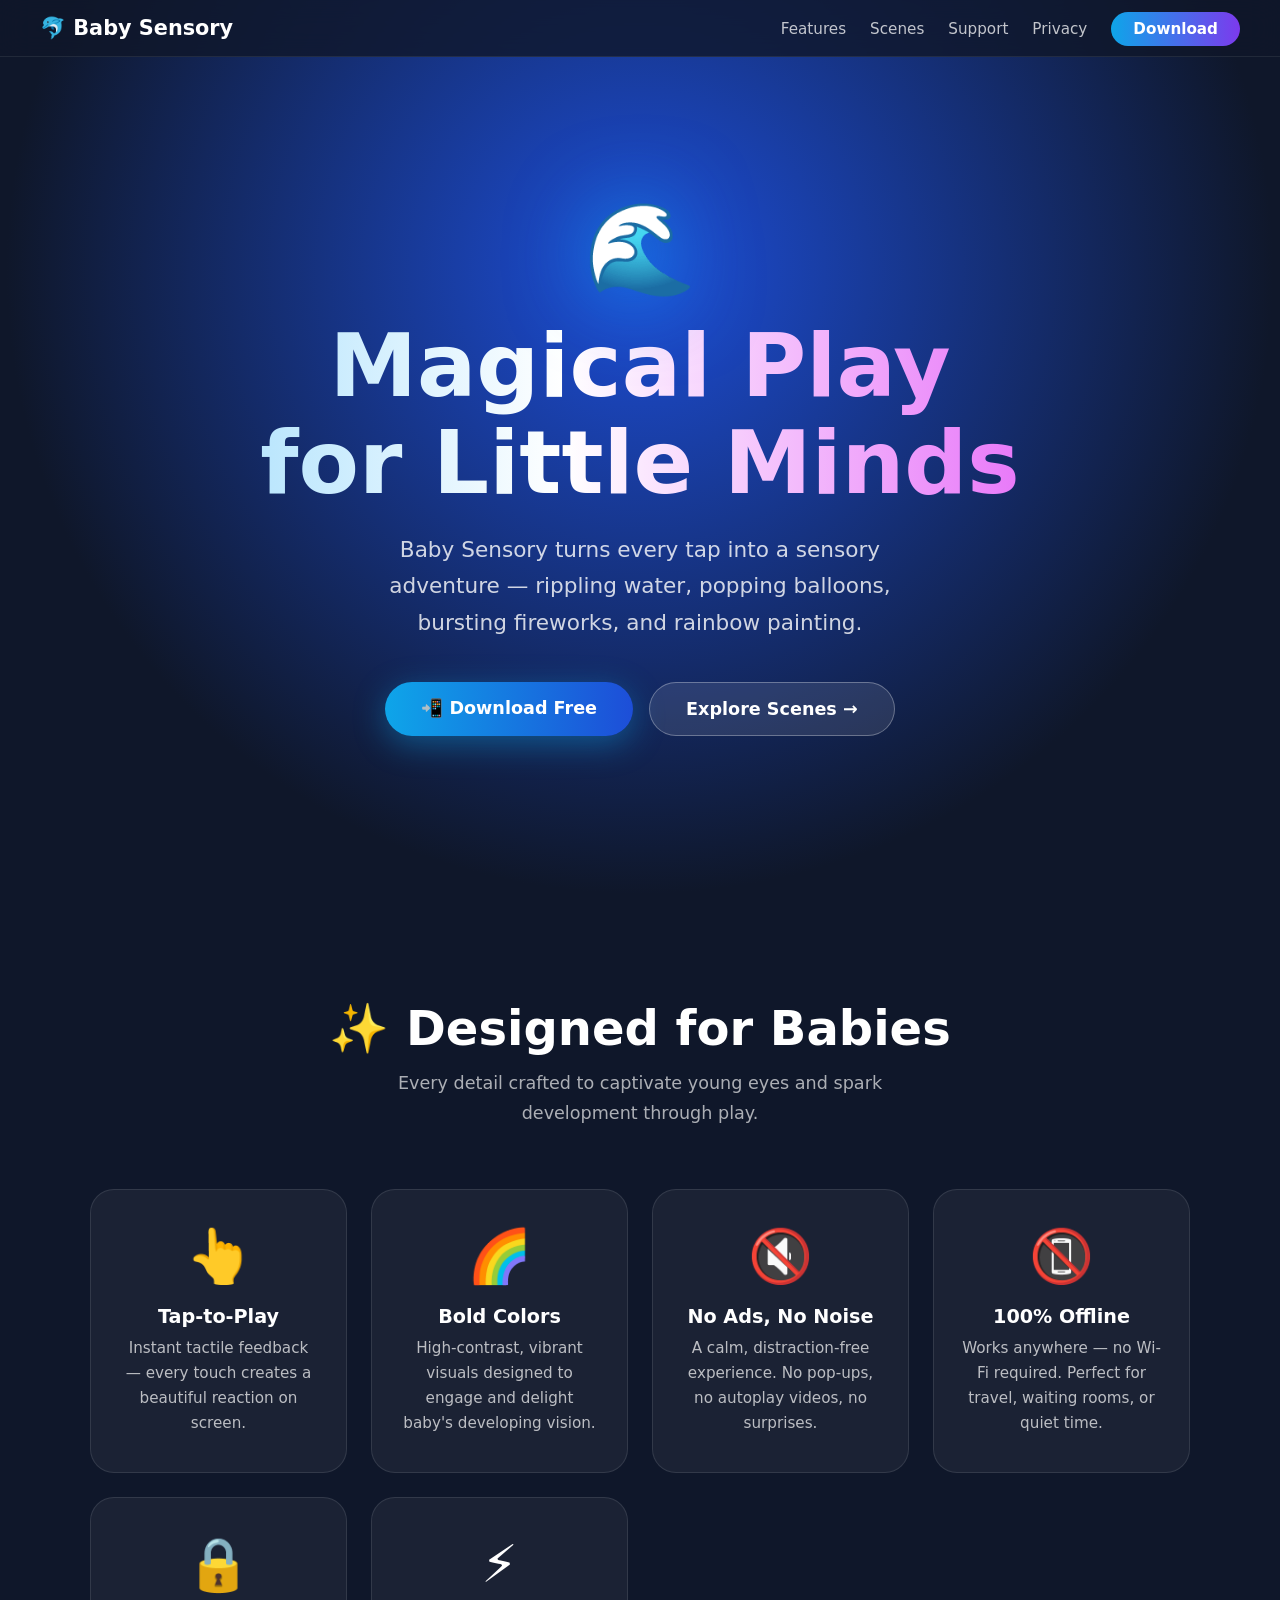
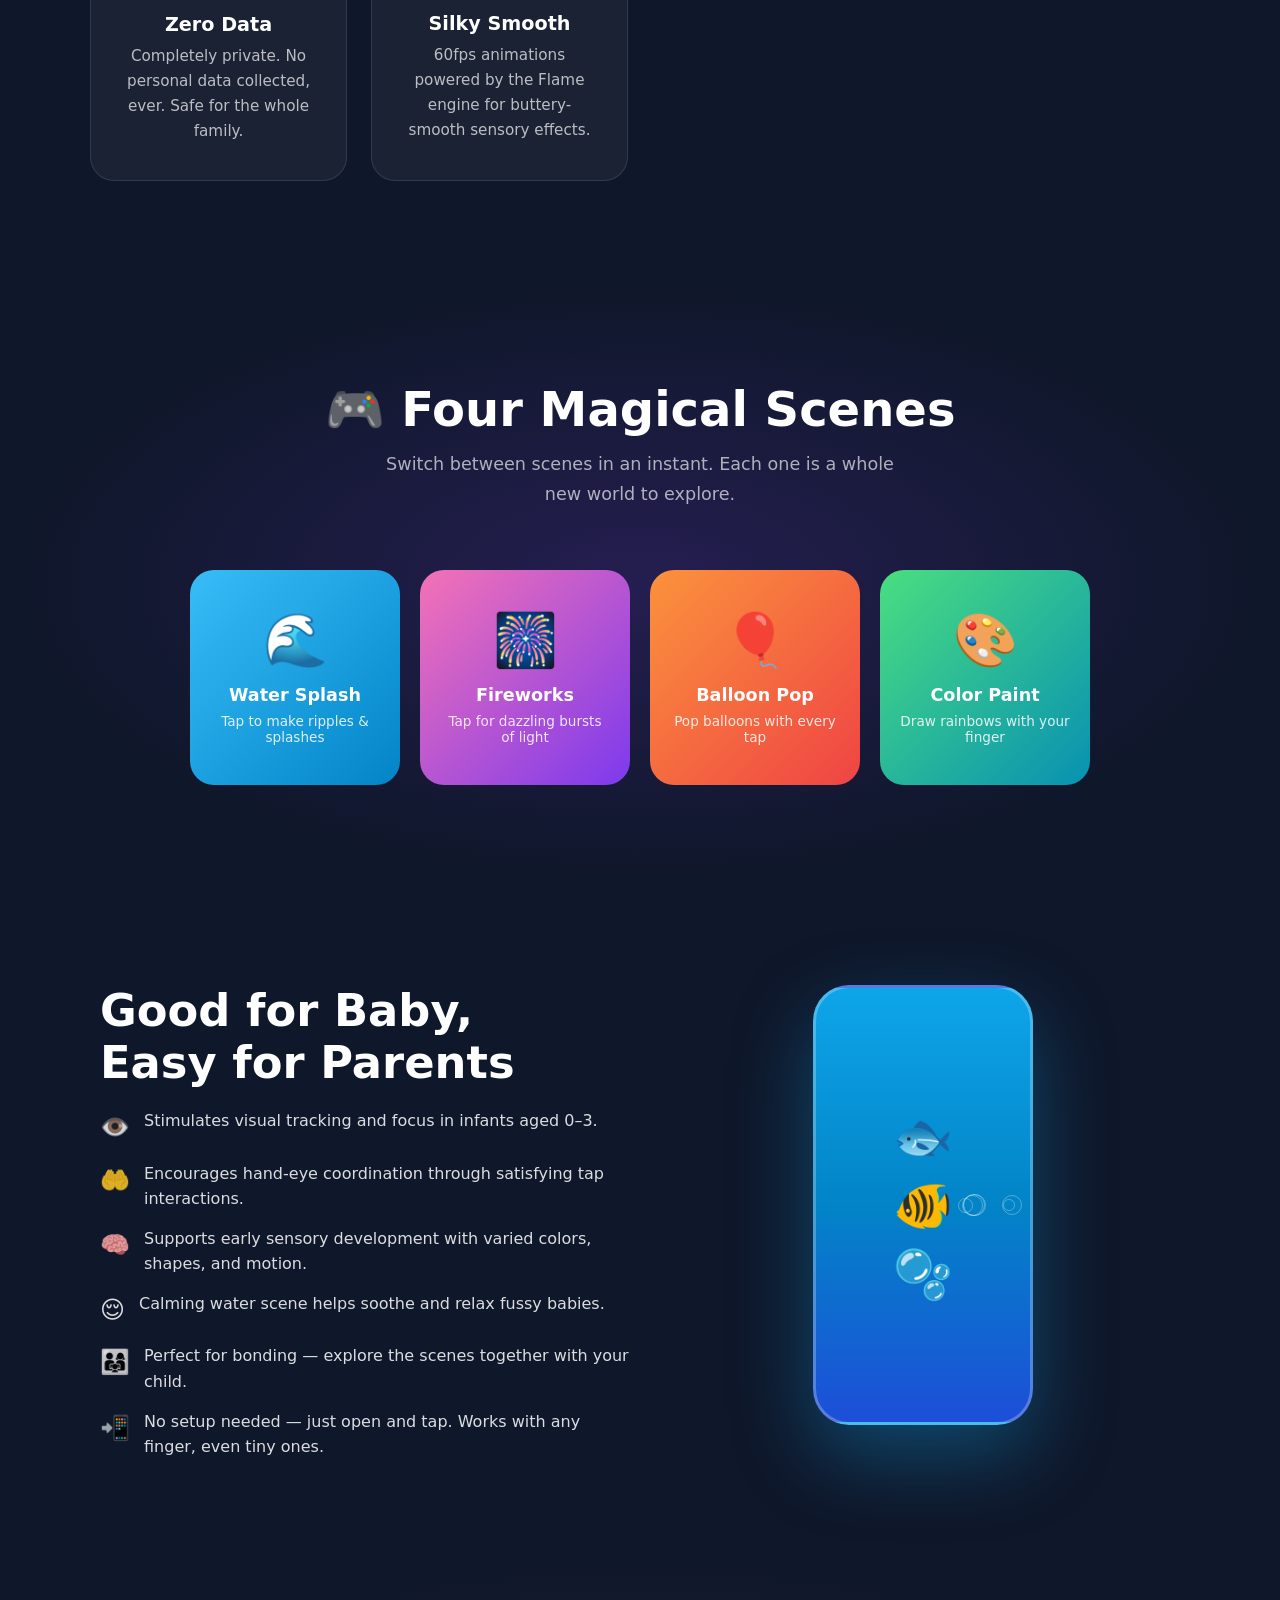
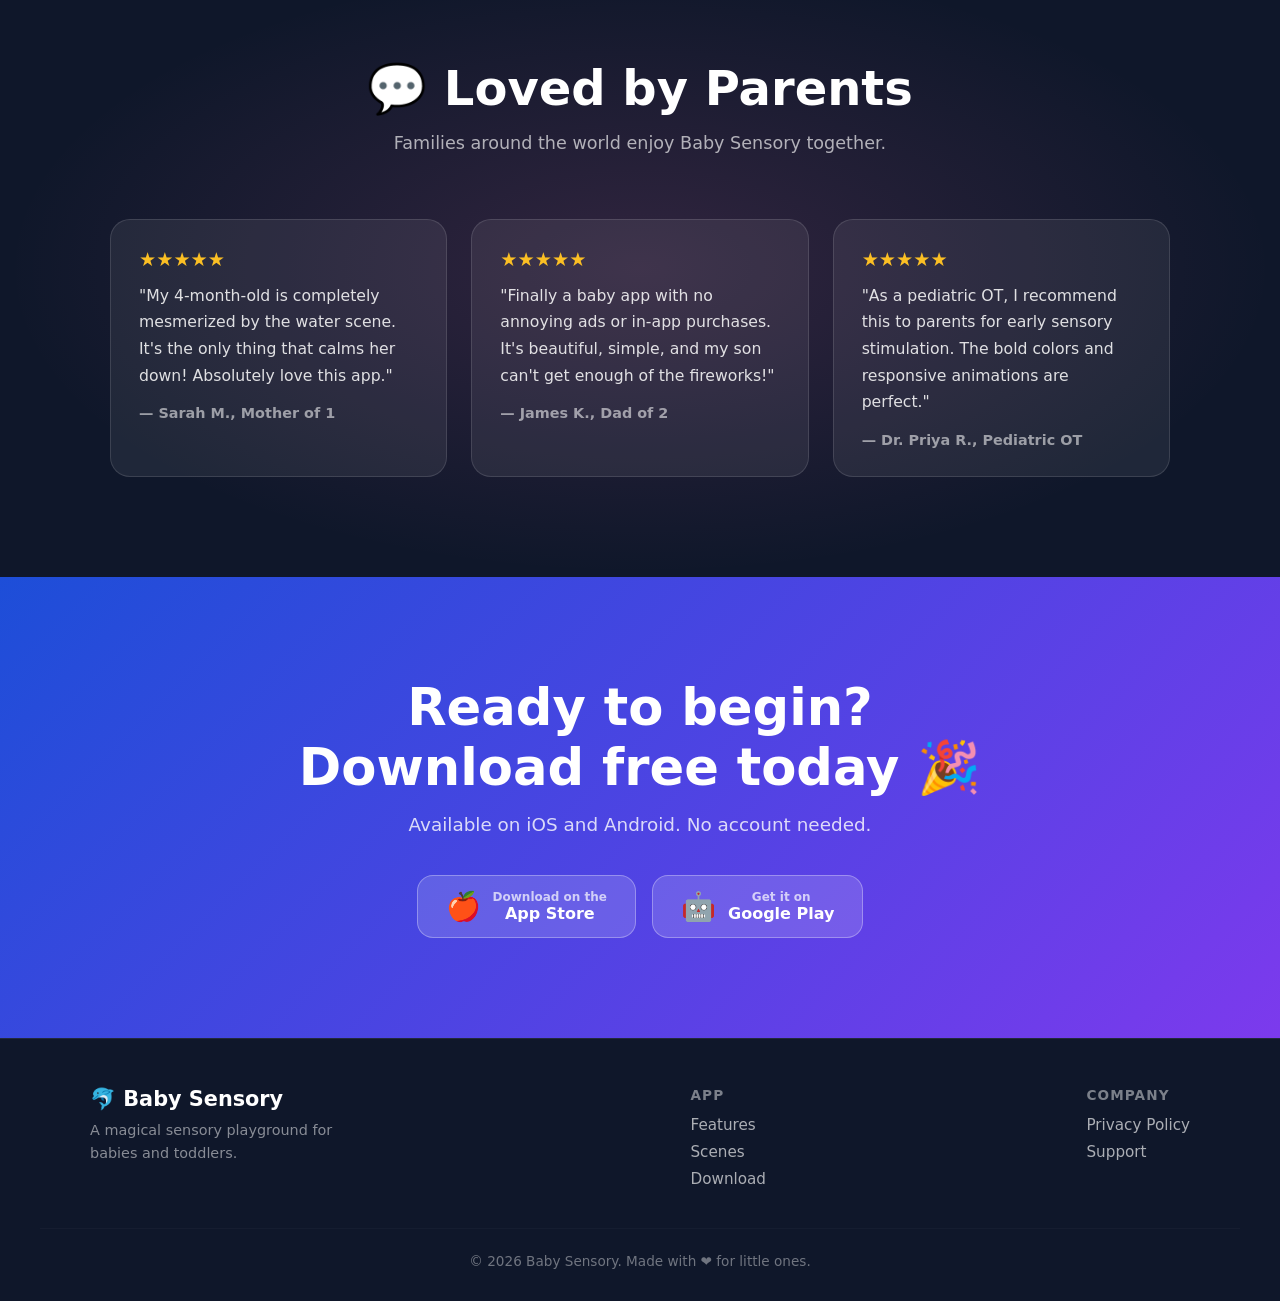
==== index.html @ 1141c6d0 "Add files via upload" ====
<!DOCTYPE html>
<html lang="en">
<head>
  <meta charset="UTF-8" />
  <meta name="viewport" content="width=device-width, initial-scale=1.0" />
  <title>Baby Sensory – Magical Sensory Play for Babies</title>
  <meta name="description" content="Baby Sensory is a beautiful, screen-safe sensory app for babies and toddlers. Tap to create ripples, fireworks, balloons, and colorful paintings. Free to download." />
  <style>
    *, *::before, *::after { box-sizing: border-box; margin: 0; padding: 0; }

    :root {
      --sky: #0ea5e9;
      --deep: #1d4ed8;
      --pink: #f472b6;
      --purple: #7c3aed;
    }

    html { scroll-behavior: smooth; }

    body {
      font-family: 'Segoe UI', system-ui, sans-serif;
      background: #0f172a;
      color: #fff;
      overflow-x: hidden;
    }

    /* ── NAV ─────────────────────────────── */
    nav {
      position: fixed;
      top: 0; left: 0; right: 0;
      z-index: 100;
      display: flex;
      justify-content: space-between;
      align-items: center;
      padding: 16px 40px;
      background: rgba(15,23,42,0.8);
      backdrop-filter: blur(16px);
      border-bottom: 1px solid rgba(255,255,255,0.08);
    }

    .nav-brand {
      font-size: 1.3rem;
      font-weight: 900;
      display: flex;
      align-items: center;
      gap: 10px;
    }

    .nav-links {
      display: flex;
      gap: 24px;
      list-style: none;
    }

    .nav-links a {
      color: rgba(255,255,255,0.75);
      text-decoration: none;
      font-size: 0.95rem;
      transition: color 0.2s;
    }

    .nav-links a:hover { color: #fff; }

    .nav-cta {
      background: linear-gradient(90deg, var(--sky), var(--purple));
      color: #fff !important;
      padding: 8px 22px;
      border-radius: 999px;
      font-weight: 700;
    }

    /* ── HERO ────────────────────────────── */
    .hero {
      min-height: 100vh;
      display: flex;
      flex-direction: column;
      align-items: center;
      justify-content: center;
      text-align: center;
      padding: 120px 20px 80px;
      position: relative;
      background: radial-gradient(ellipse at 50% 30%, #1d4ed8 0%, #0f172a 70%);
      overflow: hidden;
    }

    .hero-emoji {
      font-size: 90px;
      line-height: 1;
      margin-bottom: 24px;
      animation: pulse-pop 3s ease-in-out infinite;
      filter: drop-shadow(0 0 40px rgba(14,165,233,0.6));
    }

    @keyframes pulse-pop {
      0%, 100% { transform: scale(1); }
      50% { transform: scale(1.08); }
    }

    .hero h1 {
      font-size: clamp(2.8rem, 7vw, 5.5rem);
      font-weight: 900;
      line-height: 1.1;
      background: linear-gradient(90deg, #bae6fd, #fff 40%, #e879f9);
      -webkit-background-clip: text;
      -webkit-text-fill-color: transparent;
      background-clip: text;
      margin-bottom: 20px;
    }

    .hero p {
      font-size: clamp(1.1rem, 2.5vw, 1.35rem);
      opacity: 0.8;
      max-width: 580px;
      line-height: 1.7;
      margin-bottom: 40px;
    }

    .hero-btns {
      display: flex;
      gap: 16px;
      flex-wrap: wrap;
      justify-content: center;
    }

    .btn-primary {
      background: linear-gradient(90deg, var(--sky), var(--deep));
      color: #fff;
      padding: 16px 36px;
      border-radius: 999px;
      font-size: 1.1rem;
      font-weight: 800;
      text-decoration: none;
      box-shadow: 0 8px 32px rgba(14,165,233,0.4);
      transition: transform 0.2s, box-shadow 0.2s;
    }

    .btn-primary:hover {
      transform: translateY(-3px);
      box-shadow: 0 12px 40px rgba(14,165,233,0.5);
    }

    .btn-secondary {
      background: rgba(255,255,255,0.1);
      border: 1.5px solid rgba(255,255,255,0.3);
      color: #fff;
      padding: 16px 36px;
      border-radius: 999px;
      font-size: 1.1rem;
      font-weight: 700;
      text-decoration: none;
      transition: background 0.2s;
    }

    .btn-secondary:hover { background: rgba(255,255,255,0.18); }

    /* floating emojis */
    .floaters {
      position: absolute;
      inset: 0;
      pointer-events: none;
    }

    .floater {
      position: absolute;
      font-size: 28px;
      animation: floatUp linear infinite;
      opacity: 0;
    }

    @keyframes floatUp {
      0% { transform: translateY(0) rotate(0deg); opacity: 0.6; }
      100% { transform: translateY(-110vh) rotate(360deg); opacity: 0; }
    }

    /* ── FEATURES ────────────────────────── */
    .section {
      padding: 100px 20px;
    }

    .section-title {
      text-align: center;
      margin-bottom: 60px;
    }

    .section-title h2 {
      font-size: clamp(2rem, 4vw, 3rem);
      font-weight: 900;
      margin-bottom: 12px;
    }

    .section-title p {
      font-size: 1.1rem;
      opacity: 0.65;
      max-width: 520px;
      margin: 0 auto;
      line-height: 1.7;
    }

    .features-grid {
      display: grid;
      grid-template-columns: repeat(auto-fit, minmax(240px, 1fr));
      gap: 24px;
      max-width: 1100px;
      margin: 0 auto;
    }

    .feature-card {
      background: rgba(255,255,255,0.05);
      border: 1px solid rgba(255,255,255,0.1);
      border-radius: 24px;
      padding: 36px 28px;
      text-align: center;
      transition: transform 0.3s, background 0.3s;
    }

    .feature-card:hover {
      transform: translateY(-6px);
      background: rgba(255,255,255,0.09);
    }

    .feature-icon { font-size: 52px; margin-bottom: 18px; display: block; }
    .feature-card h3 { font-size: 1.2rem; font-weight: 800; margin-bottom: 8px; }
    .feature-card p { font-size: 0.95rem; opacity: 0.7; line-height: 1.65; }

    /* ── SCENES ──────────────────────────── */
    .scenes-section {
      padding: 100px 20px;
      background: radial-gradient(ellipse at 50% 50%, rgba(124,58,237,0.2) 0%, transparent 70%);
    }

    .scenes-grid {
      display: grid;
      grid-template-columns: repeat(auto-fit, minmax(200px, 1fr));
      gap: 20px;
      max-width: 900px;
      margin: 0 auto;
    }

    .scene-card {
      border-radius: 24px;
      padding: 40px 20px;
      text-align: center;
      font-weight: 800;
      font-size: 1.1rem;
      transition: transform 0.2s;
      cursor: default;
    }

    .scene-card:hover { transform: scale(1.04); }
    .scene-card .s-icon { font-size: 52px; display: block; margin-bottom: 14px; }

    .scene-water { background: linear-gradient(135deg, #38bdf8, #0284c7); }
    .scene-fireworks { background: linear-gradient(135deg, #f472b6, #7c3aed); }
    .scene-balloon { background: linear-gradient(135deg, #fb923c, #ef4444); }
    .scene-paint { background: linear-gradient(135deg, #4ade80, #0891b2); }

    /* ── BENEFITS ────────────────────────── */
    .benefits-section {
      padding: 100px 20px;
    }

    .benefits-flex {
      display: flex;
      flex-wrap: wrap;
      gap: 32px;
      align-items: flex-start;
      max-width: 1080px;
      margin: 0 auto;
    }

    .benefits-text {
      flex: 1 1 340px;
    }

    .benefits-text h2 {
      font-size: clamp(1.8rem, 3.5vw, 2.8rem);
      font-weight: 900;
      margin-bottom: 20px;
      line-height: 1.15;
    }

    .benefit-list {
      list-style: none;
      display: flex;
      flex-direction: column;
      gap: 14px;
    }

    .benefit-list li {
      display: flex;
      align-items: flex-start;
      gap: 14px;
      font-size: 1rem;
      opacity: 0.85;
      line-height: 1.6;
    }

    .benefit-list li span:first-child {
      font-size: 24px;
      flex-shrink: 0;
    }

    .benefits-visual {
      flex: 1 1 320px;
      display: flex;
      align-items: center;
      justify-content: center;
    }

    .phone-mock {
      width: 220px;
      height: 440px;
      background: linear-gradient(180deg, #0ea5e9, #0284c7, #1d4ed8);
      border-radius: 36px;
      border: 3px solid rgba(255,255,255,0.25);
      display: flex;
      flex-direction: column;
      align-items: center;
      justify-content: center;
      gap: 12px;
      box-shadow: 0 30px 80px rgba(14,165,233,0.35);
      position: relative;
      overflow: hidden;
      animation: swayPhone 4s ease-in-out infinite;
    }

    @keyframes swayPhone {
      0%, 100% { transform: rotate(-2deg); }
      50% { transform: rotate(2deg); }
    }

    .phone-emoji {
      font-size: 48px;
      animation: pop 1.5s ease-in-out infinite alternate;
    }

    @keyframes pop {
      from { transform: scale(0.9); }
      to { transform: scale(1.1); }
    }

    .phone-bubble {
      position: absolute;
      border-radius: 50%;
      border: 1.5px solid rgba(255,255,255,0.3);
      animation: rise linear infinite;
    }

    @keyframes rise {
      from { transform: translateY(160px); opacity: 0.5; }
      to { transform: translateY(-200px); opacity: 0; }
    }

    /* ── TESTIMONIALS ────────────────────── */
    .testi-section {
      padding: 100px 20px;
      background: radial-gradient(ellipse at 50% 50%, rgba(244,114,182,0.15) 0%, transparent 70%);
    }

    .testi-grid {
      display: grid;
      grid-template-columns: repeat(auto-fit, minmax(260px, 1fr));
      gap: 24px;
      max-width: 1060px;
      margin: 0 auto;
    }

    .testi-card {
      background: rgba(255,255,255,0.07);
      border: 1px solid rgba(255,255,255,0.12);
      border-radius: 20px;
      padding: 28px;
    }

    .testi-stars { font-size: 1.2rem; margin-bottom: 12px; color: #fbbf24; }
    .testi-text { font-size: 0.98rem; opacity: 0.85; line-height: 1.7; margin-bottom: 16px; }
    .testi-author { font-size: 0.9rem; opacity: 0.55; font-weight: 600; }

    /* ── CTA ─────────────────────────────── */
    .cta-section {
      padding: 100px 20px;
      text-align: center;
      background: linear-gradient(135deg, #1d4ed8 0%, #7c3aed 100%);
    }

    .cta-section h2 {
      font-size: clamp(2rem, 4vw, 3.2rem);
      font-weight: 900;
      margin-bottom: 16px;
    }

    .cta-section p {
      font-size: 1.15rem;
      opacity: 0.8;
      margin-bottom: 40px;
    }

    .store-badges {
      display: flex;
      gap: 16px;
      justify-content: center;
      flex-wrap: wrap;
    }

    .badge {
      background: rgba(255,255,255,0.15);
      border: 1.5px solid rgba(255,255,255,0.3);
      border-radius: 16px;
      padding: 14px 28px;
      display: flex;
      align-items: center;
      gap: 12px;
      text-decoration: none;
      color: #fff;
      font-weight: 700;
      font-size: 1rem;
      transition: background 0.2s, transform 0.2s;
    }

    .badge:hover {
      background: rgba(255,255,255,0.25);
      transform: translateY(-3px);
    }

    .badge-icon { font-size: 28px; }

    /* ── FOOTER ──────────────────────────── */
    footer {
      background: #0f172a;
      border-top: 1px solid rgba(255,255,255,0.08);
      padding: 48px 40px 32px;
    }

    .footer-inner {
      max-width: 1100px;
      margin: 0 auto;
      display: flex;
      flex-wrap: wrap;
      justify-content: space-between;
      gap: 32px;
      margin-bottom: 32px;
    }

    .footer-brand p {
      font-size: 0.9rem;
      opacity: 0.5;
      margin-top: 8px;
      max-width: 280px;
      line-height: 1.6;
    }

    .footer-links h4 {
      font-size: 0.85rem;
      text-transform: uppercase;
      letter-spacing: 0.08em;
      opacity: 0.45;
      margin-bottom: 12px;
    }

    .footer-links ul { list-style: none; }
    .footer-links li { margin-bottom: 8px; }
    .footer-links a {
      color: rgba(255,255,255,0.65);
      text-decoration: none;
      font-size: 0.95rem;
      transition: color 0.2s;
    }

    .footer-links a:hover { color: #fff; }

    .footer-bottom {
      border-top: 1px solid rgba(255,255,255,0.07);
      padding-top: 24px;
      text-align: center;
      font-size: 0.85rem;
      opacity: 0.4;
    }

    @media (max-width: 600px) {
      nav { padding: 14px 20px; }
      .nav-links { gap: 14px; }
    }
  </style>
</head>
<body>

  <nav>
    <div class="nav-brand">🐬 Baby Sensory</div>
    <ul class="nav-links">
      <li><a href="#features">Features</a></li>
      <li><a href="#scenes">Scenes</a></li>
      <li><a href="support.html">Support</a></li>
      <li><a href="privacy-policy.html">Privacy</a></li>
      <li><a href="#download" class="nav-cta">Download</a></li>
    </ul>
  </nav>

  <!-- HERO -->
  <section class="hero">
    <div class="floaters" id="floaters"></div>
    <div class="hero-emoji">🌊</div>
    <h1>Magical Play<br>for Little Minds</h1>
    <p>Baby Sensory turns every tap into a sensory adventure — rippling water, popping balloons, bursting fireworks, and rainbow painting.</p>
    <div class="hero-btns">
      <a href="#download" class="btn-primary">📲 Download Free</a>
      <a href="#scenes" class="btn-secondary">Explore Scenes →</a>
    </div>
  </section>

  <!-- FEATURES -->
  <section class="section" id="features">
    <div class="section-title">
      <h2>✨ Designed for Babies</h2>
      <p>Every detail crafted to captivate young eyes and spark development through play.</p>
    </div>
    <div class="features-grid">
      <div class="feature-card">
        <span class="feature-icon">👆</span>
        <h3>Tap-to-Play</h3>
        <p>Instant tactile feedback — every touch creates a beautiful reaction on screen.</p>
      </div>
      <div class="feature-card">
        <span class="feature-icon">🌈</span>
        <h3>Bold Colors</h3>
        <p>High-contrast, vibrant visuals designed to engage and delight baby's developing vision.</p>
      </div>
      <div class="feature-card">
        <span class="feature-icon">🔇</span>
        <h3>No Ads, No Noise</h3>
        <p>A calm, distraction-free experience. No pop-ups, no autoplay videos, no surprises.</p>
      </div>
      <div class="feature-card">
        <span class="feature-icon">📵</span>
        <h3>100% Offline</h3>
        <p>Works anywhere — no Wi-Fi required. Perfect for travel, waiting rooms, or quiet time.</p>
      </div>
      <div class="feature-card">
        <span class="feature-icon">🔒</span>
        <h3>Zero Data</h3>
        <p>Completely private. No personal data collected, ever. Safe for the whole family.</p>
      </div>
      <div class="feature-card">
        <span class="feature-icon">⚡</span>
        <h3>Silky Smooth</h3>
        <p>60fps animations powered by the Flame engine for buttery-smooth sensory effects.</p>
      </div>
    </div>
  </section>

  <!-- SCENES -->
  <section class="scenes-section" id="scenes">
    <div class="section-title">
      <h2>🎮 Four Magical Scenes</h2>
      <p>Switch between scenes in an instant. Each one is a whole new world to explore.</p>
    </div>
    <div class="scenes-grid">
      <div class="scene-card scene-water">
        <span class="s-icon">🌊</span>
        Water Splash
        <div style="font-size:0.85rem;margin-top:8px;opacity:0.85;font-weight:500;">Tap to make ripples & splashes</div>
      </div>
      <div class="scene-card scene-fireworks">
        <span class="s-icon">🎆</span>
        Fireworks
        <div style="font-size:0.85rem;margin-top:8px;opacity:0.85;font-weight:500;">Tap for dazzling bursts of light</div>
      </div>
      <div class="scene-card scene-balloon">
        <span class="s-icon">🎈</span>
        Balloon Pop
        <div style="font-size:0.85rem;margin-top:8px;opacity:0.85;font-weight:500;">Pop balloons with every tap</div>
      </div>
      <div class="scene-card scene-paint">
        <span class="s-icon">🎨</span>
        Color Paint
        <div style="font-size:0.85rem;margin-top:8px;opacity:0.85;font-weight:500;">Draw rainbows with your finger</div>
      </div>
    </div>
  </section>

  <!-- BENEFITS -->
  <section class="benefits-section" id="benefits">
    <div class="benefits-flex">
      <div class="benefits-text">
        <h2>Good for Baby,<br>Easy for Parents</h2>
        <ul class="benefit-list">
          <li><span>👁️</span><span>Stimulates visual tracking and focus in infants aged 0–3.</span></li>
          <li><span>🤲</span><span>Encourages hand-eye coordination through satisfying tap interactions.</span></li>
          <li><span>🧠</span><span>Supports early sensory development with varied colors, shapes, and motion.</span></li>
          <li><span>😌</span><span>Calming water scene helps soothe and relax fussy babies.</span></li>
          <li><span>👨‍👩‍👧</span><span>Perfect for bonding — explore the scenes together with your child.</span></li>
          <li><span>📲</span><span>No setup needed — just open and tap. Works with any finger, even tiny ones.</span></li>
        </ul>
      </div>
      <div class="benefits-visual">
        <div class="phone-mock" id="phoneMock">
          <div class="phone-emoji">🐟</div>
          <div class="phone-emoji" style="animation-delay:0.4s">🐠</div>
          <div class="phone-emoji" style="animation-delay:0.8s">🫧</div>
        </div>
      </div>
    </div>
  </section>

  <!-- TESTIMONIALS -->
  <section class="testi-section" id="reviews">
    <div class="section-title">
      <h2>💬 Loved by Parents</h2>
      <p>Families around the world enjoy Baby Sensory together.</p>
    </div>
    <div class="testi-grid">
      <div class="testi-card">
        <div class="testi-stars">★★★★★</div>
        <p class="testi-text">"My 4-month-old is completely mesmerized by the water scene. It's the only thing that calms her down! Absolutely love this app."</p>
        <div class="testi-author">— Sarah M., Mother of 1</div>
      </div>
      <div class="testi-card">
        <div class="testi-stars">★★★★★</div>
        <p class="testi-text">"Finally a baby app with no annoying ads or in-app purchases. It's beautiful, simple, and my son can't get enough of the fireworks!"</p>
        <div class="testi-author">— James K., Dad of 2</div>
      </div>
      <div class="testi-card">
        <div class="testi-stars">★★★★★</div>
        <p class="testi-text">"As a pediatric OT, I recommend this to parents for early sensory stimulation. The bold colors and responsive animations are perfect."</p>
        <div class="testi-author">— Dr. Priya R., Pediatric OT</div>
      </div>
    </div>
  </section>

  <!-- CTA / DOWNLOAD -->
  <section class="cta-section" id="download">
    <h2>Ready to begin?<br>Download free today 🎉</h2>
    <p>Available on iOS and Android. No account needed.</p>
    <div class="store-badges">
      <a href="#" class="badge">
        <span class="badge-icon">🍎</span>
        <div>
          <div style="font-size:0.75rem;opacity:0.7;">Download on the</div>
          <div>App Store</div>
        </div>
      </a>
      <a href="#" class="badge">
        <span class="badge-icon">🤖</span>
        <div>
          <div style="font-size:0.75rem;opacity:0.7;">Get it on</div>
          <div>Google Play</div>
        </div>
      </a>
    </div>
  </section>

  <!-- FOOTER -->
  <footer>
    <div class="footer-inner">
      <div class="footer-brand">
        <div style="font-size:1.3rem;font-weight:900;">🐬 Baby Sensory</div>
        <p>A magical sensory playground for babies and toddlers.</p>
      </div>
      <div class="footer-links">
        <h4>App</h4>
        <ul>
          <li><a href="#features">Features</a></li>
          <li><a href="#scenes">Scenes</a></li>
          <li><a href="#download">Download</a></li>
        </ul>
      </div>
      <div class="footer-links">
        <h4>Company</h4>
        <ul>
          <li><a href="privacy-policy.html">Privacy Policy</a></li>
          <li><a href="support.html">Support</a></li>
        </ul>
      </div>
    </div>
    <div class="footer-bottom">&copy; 2026 Baby Sensory. Made with ❤️ for little ones.</div>
  </footer>

  <script>
    // Floating emojis in hero
    const floaterEl = document.getElementById('floaters');
    const heroEmojis = ['🐟','🐠','🐬','💧','🌊','🫧','🦑','🐙','🦀','⭐','✨'];
    for (let i = 0; i < 20; i++) {
      const el = document.createElement('div');
      el.className = 'floater';
      el.textContent = heroEmojis[Math.floor(Math.random() * heroEmojis.length)];
      el.style.cssText = `
        left: ${Math.random() * 100}%;
        bottom: ${-10 + Math.random() * 20}%;
        animation-duration: ${6 + Math.random() * 8}s;
        animation-delay: ${Math.random() * 8}s;
        font-size: ${16 + Math.random() * 24}px;
      `;
      floaterEl.appendChild(el);
    }

    // Bubbles in phone mock
    const mock = document.getElementById('phoneMock');
    for (let i = 0; i < 6; i++) {
      const b = document.createElement('div');
      b.className = 'phone-bubble';
      const size = 8 + Math.random() * 18;
      b.style.cssText = `
        width:${size}px; height:${size}px;
        left:${10 + Math.random() * 80}%;
        animation-duration:${2 + Math.random() * 3}s;
        animation-delay:${Math.random() * 3}s;
      `;
      mock.appendChild(b);
    }
  </script>
</body>
</html>
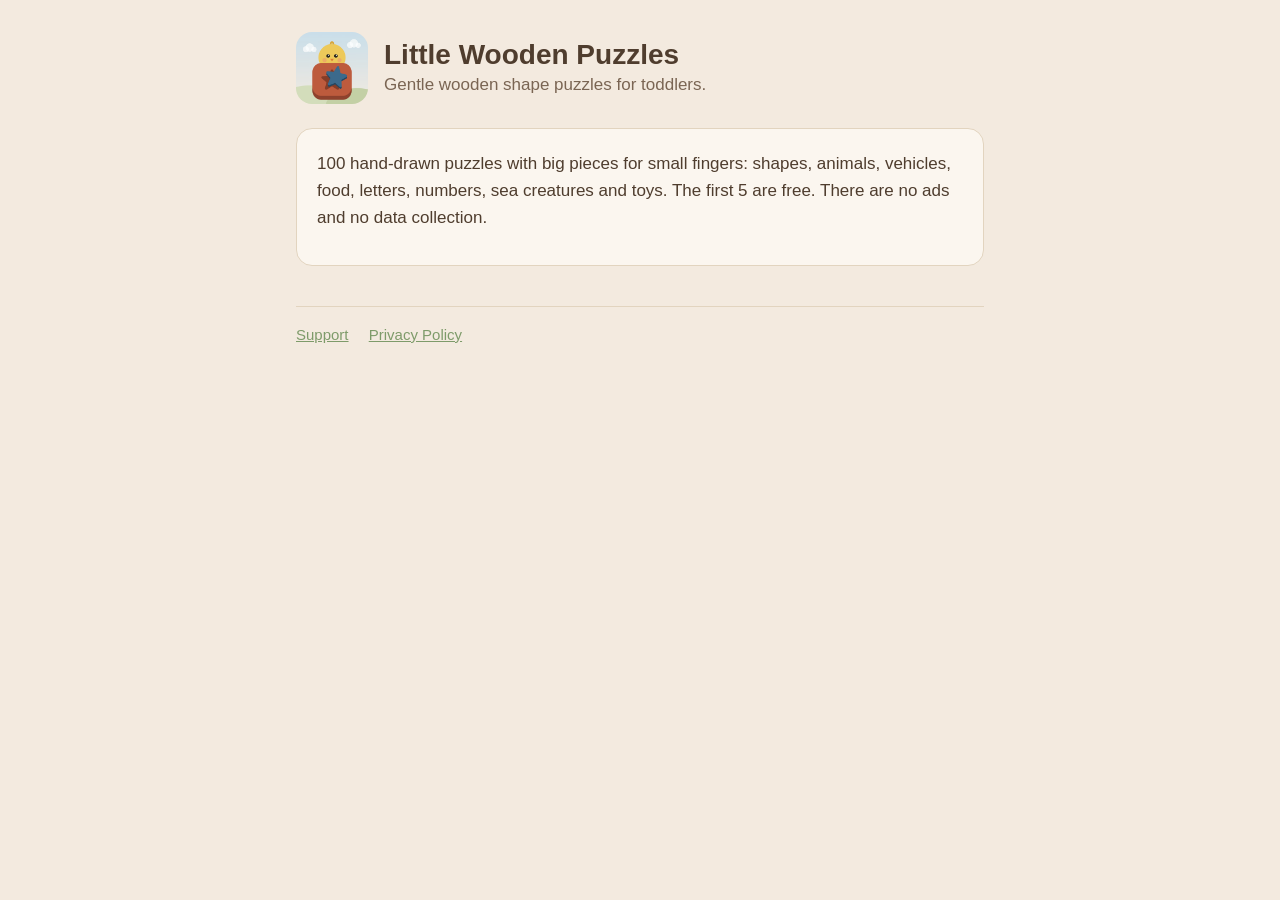
==== commit 5f276346: "Add files via upload" ====
--- a/index.html
+++ b/index.html
@@ -1,711 +1,28 @@
-<!DOCTYPE html>
+<!doctype html>
 <html lang="en">
 <head>
-  <meta charset="UTF-8" />
-  <meta name="viewport" content="width=device-width, initial-scale=1.0" />
-  <title>Baby Sensory – Magical Sensory Play for Babies</title>
-  <meta name="description" content="Baby Sensory is a beautiful, screen-safe sensory app for babies and toddlers. Tap to create ripples, fireworks, balloons, and colorful paintings. Free to download." />
-  <style>
-    *, *::before, *::after { box-sizing: border-box; margin: 0; padding: 0; }
-
-    :root {
-      --sky: #0ea5e9;
-      --deep: #1d4ed8;
-      --pink: #f472b6;
-      --purple: #7c3aed;
-    }
-
-    html { scroll-behavior: smooth; }
-
-    body {
-      font-family: 'Segoe UI', system-ui, sans-serif;
-      background: #0f172a;
-      color: #fff;
-      overflow-x: hidden;
-    }
-
-    /* ── NAV ─────────────────────────────── */
-    nav {
-      position: fixed;
-      top: 0; left: 0; right: 0;
-      z-index: 100;
-      display: flex;
-      justify-content: space-between;
-      align-items: center;
-      padding: 16px 40px;
-      background: rgba(15,23,42,0.8);
-      backdrop-filter: blur(16px);
-      border-bottom: 1px solid rgba(255,255,255,0.08);
-    }
-
-    .nav-brand {
-      font-size: 1.3rem;
-      font-weight: 900;
-      display: flex;
-      align-items: center;
-      gap: 10px;
-    }
-
-    .nav-links {
-      display: flex;
-      gap: 24px;
-      list-style: none;
-    }
-
-    .nav-links a {
-      color: rgba(255,255,255,0.75);
-      text-decoration: none;
-      font-size: 0.95rem;
-      transition: color 0.2s;
-    }
-
-    .nav-links a:hover { color: #fff; }
-
-    .nav-cta {
-      background: linear-gradient(90deg, var(--sky), var(--purple));
-      color: #fff !important;
-      padding: 8px 22px;
-      border-radius: 999px;
-      font-weight: 700;
-    }
-
-    /* ── HERO ────────────────────────────── */
-    .hero {
-      min-height: 100vh;
-      display: flex;
-      flex-direction: column;
-      align-items: center;
-      justify-content: center;
-      text-align: center;
-      padding: 120px 20px 80px;
-      position: relative;
-      background: radial-gradient(ellipse at 50% 30%, #1d4ed8 0%, #0f172a 70%);
-      overflow: hidden;
-    }
-
-    .hero-emoji {
-      font-size: 90px;
-      line-height: 1;
-      margin-bottom: 24px;
-      animation: pulse-pop 3s ease-in-out infinite;
-      filter: drop-shadow(0 0 40px rgba(14,165,233,0.6));
-    }
-
-    @keyframes pulse-pop {
-      0%, 100% { transform: scale(1); }
-      50% { transform: scale(1.08); }
-    }
-
-    .hero h1 {
-      font-size: clamp(2.8rem, 7vw, 5.5rem);
-      font-weight: 900;
-      line-height: 1.1;
-      background: linear-gradient(90deg, #bae6fd, #fff 40%, #e879f9);
-      -webkit-background-clip: text;
-      -webkit-text-fill-color: transparent;
-      background-clip: text;
-      margin-bottom: 20px;
-    }
-
-    .hero p {
-      font-size: clamp(1.1rem, 2.5vw, 1.35rem);
-      opacity: 0.8;
-      max-width: 580px;
-      line-height: 1.7;
-      margin-bottom: 40px;
-    }
-
-    .hero-btns {
-      display: flex;
-      gap: 16px;
-      flex-wrap: wrap;
-      justify-content: center;
-    }
-
-    .btn-primary {
-      background: linear-gradient(90deg, var(--sky), var(--deep));
-      color: #fff;
-      padding: 16px 36px;
-      border-radius: 999px;
-      font-size: 1.1rem;
-      font-weight: 800;
-      text-decoration: none;
-      box-shadow: 0 8px 32px rgba(14,165,233,0.4);
-      transition: transform 0.2s, box-shadow 0.2s;
-    }
-
-    .btn-primary:hover {
-      transform: translateY(-3px);
-      box-shadow: 0 12px 40px rgba(14,165,233,0.5);
-    }
-
-    .btn-secondary {
-      background: rgba(255,255,255,0.1);
-      border: 1.5px solid rgba(255,255,255,0.3);
-      color: #fff;
-      padding: 16px 36px;
-      border-radius: 999px;
-      font-size: 1.1rem;
-      font-weight: 700;
-      text-decoration: none;
-      transition: background 0.2s;
-    }
-
-    .btn-secondary:hover { background: rgba(255,255,255,0.18); }
-
-    /* floating emojis */
-    .floaters {
-      position: absolute;
-      inset: 0;
-      pointer-events: none;
-    }
-
-    .floater {
-      position: absolute;
-      font-size: 28px;
-      animation: floatUp linear infinite;
-      opacity: 0;
-    }
-
-    @keyframes floatUp {
-      0% { transform: translateY(0) rotate(0deg); opacity: 0.6; }
-      100% { transform: translateY(-110vh) rotate(360deg); opacity: 0; }
-    }
-
-    /* ── FEATURES ────────────────────────── */
-    .section {
-      padding: 100px 20px;
-    }
-
-    .section-title {
-      text-align: center;
-      margin-bottom: 60px;
-    }
-
-    .section-title h2 {
-      font-size: clamp(2rem, 4vw, 3rem);
-      font-weight: 900;
-      margin-bottom: 12px;
-    }
-
-    .section-title p {
-      font-size: 1.1rem;
-      opacity: 0.65;
-      max-width: 520px;
-      margin: 0 auto;
-      line-height: 1.7;
-    }
-
-    .features-grid {
-      display: grid;
-      grid-template-columns: repeat(auto-fit, minmax(240px, 1fr));
-      gap: 24px;
-      max-width: 1100px;
-      margin: 0 auto;
-    }
-
-    .feature-card {
-      background: rgba(255,255,255,0.05);
-      border: 1px solid rgba(255,255,255,0.1);
-      border-radius: 24px;
-      padding: 36px 28px;
-      text-align: center;
-      transition: transform 0.3s, background 0.3s;
-    }
-
-    .feature-card:hover {
-      transform: translateY(-6px);
-      background: rgba(255,255,255,0.09);
-    }
-
-    .feature-icon { font-size: 52px; margin-bottom: 18px; display: block; }
-    .feature-card h3 { font-size: 1.2rem; font-weight: 800; margin-bottom: 8px; }
-    .feature-card p { font-size: 0.95rem; opacity: 0.7; line-height: 1.65; }
-
-    /* ── SCENES ──────────────────────────── */
-    .scenes-section {
-      padding: 100px 20px;
-      background: radial-gradient(ellipse at 50% 50%, rgba(124,58,237,0.2) 0%, transparent 70%);
-    }
-
-    .scenes-grid {
-      display: grid;
-      grid-template-columns: repeat(auto-fit, minmax(200px, 1fr));
-      gap: 20px;
-      max-width: 900px;
-      margin: 0 auto;
-    }
-
-    .scene-card {
-      border-radius: 24px;
-      padding: 40px 20px;
-      text-align: center;
-      font-weight: 800;
-      font-size: 1.1rem;
-      transition: transform 0.2s;
-      cursor: default;
-    }
-
-    .scene-card:hover { transform: scale(1.04); }
-    .scene-card .s-icon { font-size: 52px; display: block; margin-bottom: 14px; }
-
-    .scene-water { background: linear-gradient(135deg, #38bdf8, #0284c7); }
-    .scene-fireworks { background: linear-gradient(135deg, #f472b6, #7c3aed); }
-    .scene-balloon { background: linear-gradient(135deg, #fb923c, #ef4444); }
-    .scene-paint { background: linear-gradient(135deg, #4ade80, #0891b2); }
-
-    /* ── BENEFITS ────────────────────────── */
-    .benefits-section {
-      padding: 100px 20px;
-    }
-
-    .benefits-flex {
-      display: flex;
-      flex-wrap: wrap;
-      gap: 32px;
-      align-items: flex-start;
-      max-width: 1080px;
-      margin: 0 auto;
-    }
-
-    .benefits-text {
-      flex: 1 1 340px;
-    }
-
-    .benefits-text h2 {
-      font-size: clamp(1.8rem, 3.5vw, 2.8rem);
-      font-weight: 900;
-      margin-bottom: 20px;
-      line-height: 1.15;
-    }
-
-    .benefit-list {
-      list-style: none;
-      display: flex;
-      flex-direction: column;
-      gap: 14px;
-    }
-
-    .benefit-list li {
-      display: flex;
-      align-items: flex-start;
-      gap: 14px;
-      font-size: 1rem;
-      opacity: 0.85;
-      line-height: 1.6;
-    }
-
-    .benefit-list li span:first-child {
-      font-size: 24px;
-      flex-shrink: 0;
-    }
-
-    .benefits-visual {
-      flex: 1 1 320px;
-      display: flex;
-      align-items: center;
-      justify-content: center;
-    }
-
-    .phone-mock {
-      width: 220px;
-      height: 440px;
-      background: linear-gradient(180deg, #0ea5e9, #0284c7, #1d4ed8);
-      border-radius: 36px;
-      border: 3px solid rgba(255,255,255,0.25);
-      display: flex;
-      flex-direction: column;
-      align-items: center;
-      justify-content: center;
-      gap: 12px;
-      box-shadow: 0 30px 80px rgba(14,165,233,0.35);
-      position: relative;
-      overflow: hidden;
-      animation: swayPhone 4s ease-in-out infinite;
-    }
-
-    @keyframes swayPhone {
-      0%, 100% { transform: rotate(-2deg); }
-      50% { transform: rotate(2deg); }
-    }
-
-    .phone-emoji {
-      font-size: 48px;
-      animation: pop 1.5s ease-in-out infinite alternate;
-    }
-
-    @keyframes pop {
-      from { transform: scale(0.9); }
-      to { transform: scale(1.1); }
-    }
-
-    .phone-bubble {
-      position: absolute;
-      border-radius: 50%;
-      border: 1.5px solid rgba(255,255,255,0.3);
-      animation: rise linear infinite;
-    }
-
-    @keyframes rise {
-      from { transform: translateY(160px); opacity: 0.5; }
-      to { transform: translateY(-200px); opacity: 0; }
-    }
-
-    /* ── TESTIMONIALS ────────────────────── */
-    .testi-section {
-      padding: 100px 20px;
-      background: radial-gradient(ellipse at 50% 50%, rgba(244,114,182,0.15) 0%, transparent 70%);
-    }
-
-    .testi-grid {
-      display: grid;
-      grid-template-columns: repeat(auto-fit, minmax(260px, 1fr));
-      gap: 24px;
-      max-width: 1060px;
-      margin: 0 auto;
-    }
-
-    .testi-card {
-      background: rgba(255,255,255,0.07);
-      border: 1px solid rgba(255,255,255,0.12);
-      border-radius: 20px;
-      padding: 28px;
-    }
-
-    .testi-stars { font-size: 1.2rem; margin-bottom: 12px; color: #fbbf24; }
-    .testi-text { font-size: 0.98rem; opacity: 0.85; line-height: 1.7; margin-bottom: 16px; }
-    .testi-author { font-size: 0.9rem; opacity: 0.55; font-weight: 600; }
-
-    /* ── CTA ─────────────────────────────── */
-    .cta-section {
-      padding: 100px 20px;
-      text-align: center;
-      background: linear-gradient(135deg, #1d4ed8 0%, #7c3aed 100%);
-    }
-
-    .cta-section h2 {
-      font-size: clamp(2rem, 4vw, 3.2rem);
-      font-weight: 900;
-      margin-bottom: 16px;
-    }
-
-    .cta-section p {
-      font-size: 1.15rem;
-      opacity: 0.8;
-      margin-bottom: 40px;
-    }
-
-    .store-badges {
-      display: flex;
-      gap: 16px;
-      justify-content: center;
-      flex-wrap: wrap;
-    }
-
-    .badge {
-      background: rgba(255,255,255,0.15);
-      border: 1.5px solid rgba(255,255,255,0.3);
-      border-radius: 16px;
-      padding: 14px 28px;
-      display: flex;
-      align-items: center;
-      gap: 12px;
-      text-decoration: none;
-      color: #fff;
-      font-weight: 700;
-      font-size: 1rem;
-      transition: background 0.2s, transform 0.2s;
-    }
-
-    .badge:hover {
-      background: rgba(255,255,255,0.25);
-      transform: translateY(-3px);
-    }
-
-    .badge-icon { font-size: 28px; }
-
-    /* ── FOOTER ──────────────────────────── */
-    footer {
-      background: #0f172a;
-      border-top: 1px solid rgba(255,255,255,0.08);
-      padding: 48px 40px 32px;
-    }
-
-    .footer-inner {
-      max-width: 1100px;
-      margin: 0 auto;
-      display: flex;
-      flex-wrap: wrap;
-      justify-content: space-between;
-      gap: 32px;
-      margin-bottom: 32px;
-    }
-
-    .footer-brand p {
-      font-size: 0.9rem;
-      opacity: 0.5;
-      margin-top: 8px;
-      max-width: 280px;
-      line-height: 1.6;
-    }
-
-    .footer-links h4 {
-      font-size: 0.85rem;
-      text-transform: uppercase;
-      letter-spacing: 0.08em;
-      opacity: 0.45;
-      margin-bottom: 12px;
-    }
-
-    .footer-links ul { list-style: none; }
-    .footer-links li { margin-bottom: 8px; }
-    .footer-links a {
-      color: rgba(255,255,255,0.65);
-      text-decoration: none;
-      font-size: 0.95rem;
-      transition: color 0.2s;
-    }
-
-    .footer-links a:hover { color: #fff; }
-
-    .footer-bottom {
-      border-top: 1px solid rgba(255,255,255,0.07);
-      padding-top: 24px;
-      text-align: center;
-      font-size: 0.85rem;
-      opacity: 0.4;
-    }
-
-    @media (max-width: 600px) {
-      nav { padding: 14px 20px; }
-      .nav-links { gap: 14px; }
-    }
-  </style>
+  <meta charset="utf-8">
+  <meta name="viewport" content="width=device-width, initial-scale=1">
+  <title>Little Wooden Puzzles</title>
+  <meta name="description" content="Gentle wooden shape puzzles for toddlers.">
+  <link rel="stylesheet" href="style.css">
 </head>
 <body>
-
+<main>
+  <header>
+    <img src="icon.png" alt="">
+    <div>
+      <h1>Little Wooden Puzzles</h1>
+      <p>Gentle wooden shape puzzles for toddlers.</p>
+    </div>
+  </header>
+  <div class="card">
+    <p>100 hand-drawn puzzles with big pieces for small fingers: shapes, animals, vehicles, food, letters, numbers, sea creatures and toys. The first 5 are free. There are no ads and no data collection.</p>
+  </div>
   <nav>
-    <div class="nav-brand">🐬 Baby Sensory</div>
-    <ul class="nav-links">
-      <li><a href="#features">Features</a></li>
-      <li><a href="#scenes">Scenes</a></li>
-      <li><a href="support.html">Support</a></li>
-      <li><a href="privacy-policy.html">Privacy</a></li>
-      <li><a href="#download" class="nav-cta">Download</a></li>
-    </ul>
+    <a href="support.html">Support</a>
+    <a href="privacy.html">Privacy Policy</a>
   </nav>
-
-  <!-- HERO -->
-  <section class="hero">
-    <div class="floaters" id="floaters"></div>
-    <div class="hero-emoji">🌊</div>
-    <h1>Magical Play<br>for Little Minds</h1>
-    <p>Baby Sensory turns every tap into a sensory adventure — rippling water, popping balloons, bursting fireworks, and rainbow painting.</p>
-    <div class="hero-btns">
-      <a href="#download" class="btn-primary">📲 Download Free</a>
-      <a href="#scenes" class="btn-secondary">Explore Scenes →</a>
-    </div>
-  </section>
-
-  <!-- FEATURES -->
-  <section class="section" id="features">
-    <div class="section-title">
-      <h2>✨ Designed for Babies</h2>
-      <p>Every detail crafted to captivate young eyes and spark development through play.</p>
-    </div>
-    <div class="features-grid">
-      <div class="feature-card">
-        <span class="feature-icon">👆</span>
-        <h3>Tap-to-Play</h3>
-        <p>Instant tactile feedback — every touch creates a beautiful reaction on screen.</p>
-      </div>
-      <div class="feature-card">
-        <span class="feature-icon">🌈</span>
-        <h3>Bold Colors</h3>
-        <p>High-contrast, vibrant visuals designed to engage and delight baby's developing vision.</p>
-      </div>
-      <div class="feature-card">
-        <span class="feature-icon">🔇</span>
-        <h3>No Ads, No Noise</h3>
-        <p>A calm, distraction-free experience. No pop-ups, no autoplay videos, no surprises.</p>
-      </div>
-      <div class="feature-card">
-        <span class="feature-icon">📵</span>
-        <h3>100% Offline</h3>
-        <p>Works anywhere — no Wi-Fi required. Perfect for travel, waiting rooms, or quiet time.</p>
-      </div>
-      <div class="feature-card">
-        <span class="feature-icon">🔒</span>
-        <h3>Zero Data</h3>
-        <p>Completely private. No personal data collected, ever. Safe for the whole family.</p>
-      </div>
-      <div class="feature-card">
-        <span class="feature-icon">⚡</span>
-        <h3>Silky Smooth</h3>
-        <p>60fps animations powered by the Flame engine for buttery-smooth sensory effects.</p>
-      </div>
-    </div>
-  </section>
-
-  <!-- SCENES -->
-  <section class="scenes-section" id="scenes">
-    <div class="section-title">
-      <h2>🎮 Four Magical Scenes</h2>
-      <p>Switch between scenes in an instant. Each one is a whole new world to explore.</p>
-    </div>
-    <div class="scenes-grid">
-      <div class="scene-card scene-water">
-        <span class="s-icon">🌊</span>
-        Water Splash
-        <div style="font-size:0.85rem;margin-top:8px;opacity:0.85;font-weight:500;">Tap to make ripples & splashes</div>
-      </div>
-      <div class="scene-card scene-fireworks">
-        <span class="s-icon">🎆</span>
-        Fireworks
-        <div style="font-size:0.85rem;margin-top:8px;opacity:0.85;font-weight:500;">Tap for dazzling bursts of light</div>
-      </div>
-      <div class="scene-card scene-balloon">
-        <span class="s-icon">🎈</span>
-        Balloon Pop
-        <div style="font-size:0.85rem;margin-top:8px;opacity:0.85;font-weight:500;">Pop balloons with every tap</div>
-      </div>
-      <div class="scene-card scene-paint">
-        <span class="s-icon">🎨</span>
-        Color Paint
-        <div style="font-size:0.85rem;margin-top:8px;opacity:0.85;font-weight:500;">Draw rainbows with your finger</div>
-      </div>
-    </div>
-  </section>
-
-  <!-- BENEFITS -->
-  <section class="benefits-section" id="benefits">
-    <div class="benefits-flex">
-      <div class="benefits-text">
-        <h2>Good for Baby,<br>Easy for Parents</h2>
-        <ul class="benefit-list">
-          <li><span>👁️</span><span>Stimulates visual tracking and focus in infants aged 0–3.</span></li>
-          <li><span>🤲</span><span>Encourages hand-eye coordination through satisfying tap interactions.</span></li>
-          <li><span>🧠</span><span>Supports early sensory development with varied colors, shapes, and motion.</span></li>
-          <li><span>😌</span><span>Calming water scene helps soothe and relax fussy babies.</span></li>
-          <li><span>👨‍👩‍👧</span><span>Perfect for bonding — explore the scenes together with your child.</span></li>
-          <li><span>📲</span><span>No setup needed — just open and tap. Works with any finger, even tiny ones.</span></li>
-        </ul>
-      </div>
-      <div class="benefits-visual">
-        <div class="phone-mock" id="phoneMock">
-          <div class="phone-emoji">🐟</div>
-          <div class="phone-emoji" style="animation-delay:0.4s">🐠</div>
-          <div class="phone-emoji" style="animation-delay:0.8s">🫧</div>
-        </div>
-      </div>
-    </div>
-  </section>
-
-  <!-- TESTIMONIALS -->
-  <section class="testi-section" id="reviews">
-    <div class="section-title">
-      <h2>💬 Loved by Parents</h2>
-      <p>Families around the world enjoy Baby Sensory together.</p>
-    </div>
-    <div class="testi-grid">
-      <div class="testi-card">
-        <div class="testi-stars">★★★★★</div>
-        <p class="testi-text">"My 4-month-old is completely mesmerized by the water scene. It's the only thing that calms her down! Absolutely love this app."</p>
-        <div class="testi-author">— Sarah M., Mother of 1</div>
-      </div>
-      <div class="testi-card">
-        <div class="testi-stars">★★★★★</div>
-        <p class="testi-text">"Finally a baby app with no annoying ads or in-app purchases. It's beautiful, simple, and my son can't get enough of the fireworks!"</p>
-        <div class="testi-author">— James K., Dad of 2</div>
-      </div>
-      <div class="testi-card">
-        <div class="testi-stars">★★★★★</div>
-        <p class="testi-text">"As a pediatric OT, I recommend this to parents for early sensory stimulation. The bold colors and responsive animations are perfect."</p>
-        <div class="testi-author">— Dr. Priya R., Pediatric OT</div>
-      </div>
-    </div>
-  </section>
-
-  <!-- CTA / DOWNLOAD -->
-  <section class="cta-section" id="download">
-    <h2>Ready to begin?<br>Download free today 🎉</h2>
-    <p>Available on iOS and Android. No account needed.</p>
-    <div class="store-badges">
-      <a href="#" class="badge">
-        <span class="badge-icon">🍎</span>
-        <div>
-          <div style="font-size:0.75rem;opacity:0.7;">Download on the</div>
-          <div>App Store</div>
-        </div>
-      </a>
-      <a href="#" class="badge">
-        <span class="badge-icon">🤖</span>
-        <div>
-          <div style="font-size:0.75rem;opacity:0.7;">Get it on</div>
-          <div>Google Play</div>
-        </div>
-      </a>
-    </div>
-  </section>
-
-  <!-- FOOTER -->
-  <footer>
-    <div class="footer-inner">
-      <div class="footer-brand">
-        <div style="font-size:1.3rem;font-weight:900;">🐬 Baby Sensory</div>
-        <p>A magical sensory playground for babies and toddlers.</p>
-      </div>
-      <div class="footer-links">
-        <h4>App</h4>
-        <ul>
-          <li><a href="#features">Features</a></li>
-          <li><a href="#scenes">Scenes</a></li>
-          <li><a href="#download">Download</a></li>
-        </ul>
-      </div>
-      <div class="footer-links">
-        <h4>Company</h4>
-        <ul>
-          <li><a href="privacy-policy.html">Privacy Policy</a></li>
-          <li><a href="support.html">Support</a></li>
-        </ul>
-      </div>
-    </div>
-    <div class="footer-bottom">&copy; 2026 Baby Sensory. Made with ❤️ for little ones.</div>
-  </footer>
-
-  <script>
-    // Floating emojis in hero
-    const floaterEl = document.getElementById('floaters');
-    const heroEmojis = ['🐟','🐠','🐬','💧','🌊','🫧','🦑','🐙','🦀','⭐','✨'];
-    for (let i = 0; i < 20; i++) {
-      const el = document.createElement('div');
-      el.className = 'floater';
-      el.textContent = heroEmojis[Math.floor(Math.random() * heroEmojis.length)];
-      el.style.cssText = `
-        left: ${Math.random() * 100}%;
-        bottom: ${-10 + Math.random() * 20}%;
-        animation-duration: ${6 + Math.random() * 8}s;
-        animation-delay: ${Math.random() * 8}s;
-        font-size: ${16 + Math.random() * 24}px;
-      `;
-      floaterEl.appendChild(el);
-    }
-
-    // Bubbles in phone mock
-    const mock = document.getElementById('phoneMock');
-    for (let i = 0; i < 6; i++) {
-      const b = document.createElement('div');
-      b.className = 'phone-bubble';
-      const size = 8 + Math.random() * 18;
-      b.style.cssText = `
-        width:${size}px; height:${size}px;
-        left:${10 + Math.random() * 80}%;
-        animation-duration:${2 + Math.random() * 3}s;
-        animation-delay:${Math.random() * 3}s;
-      `;
-      mock.appendChild(b);
-    }
-  </script>
+</main>
 </body>
 </html>
--- a/style.css
+++ b/style.css
@@ -0,0 +1,39 @@
+:root {
+  --bg: #f3eadf;
+  --card: #fbf6ef;
+  --ink: #4f3d2e;
+  --soft: #7a6553;
+  --accent: #7e9b6a;
+  --line: #e2d4bf;
+}
+@media (prefers-color-scheme: dark) {
+  :root {
+    --bg: #221d18;
+    --card: #2c261f;
+    --ink: #f1e7da;
+    --soft: #c4b4a0;
+    --accent: #a3c08e;
+    --line: #3e352b;
+  }
+}
+* { box-sizing: border-box; }
+body {
+  margin: 0;
+  background: var(--bg);
+  color: var(--ink);
+  font: 17px/1.6 -apple-system, BlinkMacSystemFont, "Segoe UI", Roboto, sans-serif;
+}
+main { max-width: 720px; margin: 0 auto; padding: 32px 16px 56px; }
+header { display: flex; align-items: center; gap: 16px; margin-bottom: 24px; }
+header img { width: 72px; height: 72px; border-radius: 16px; }
+header p { margin: 0; color: var(--soft); }
+h1 { font-size: 28px; line-height: 1.2; margin: 0; }
+h2 { font-size: 20px; margin: 32px 0 8px; }
+h3 { font-size: 17px; margin: 20px 0 4px; }
+p, li { color: var(--ink); }
+ul { padding-left: 22px; }
+a { color: var(--accent); }
+.card { background: var(--card); border: 1px solid var(--line); border-radius: 16px; padding: 4px 20px 16px; }
+.muted { color: var(--soft); font-size: 15px; }
+nav { margin-top: 40px; padding-top: 16px; border-top: 1px solid var(--line); font-size: 15px; }
+nav a { margin-right: 16px; }
